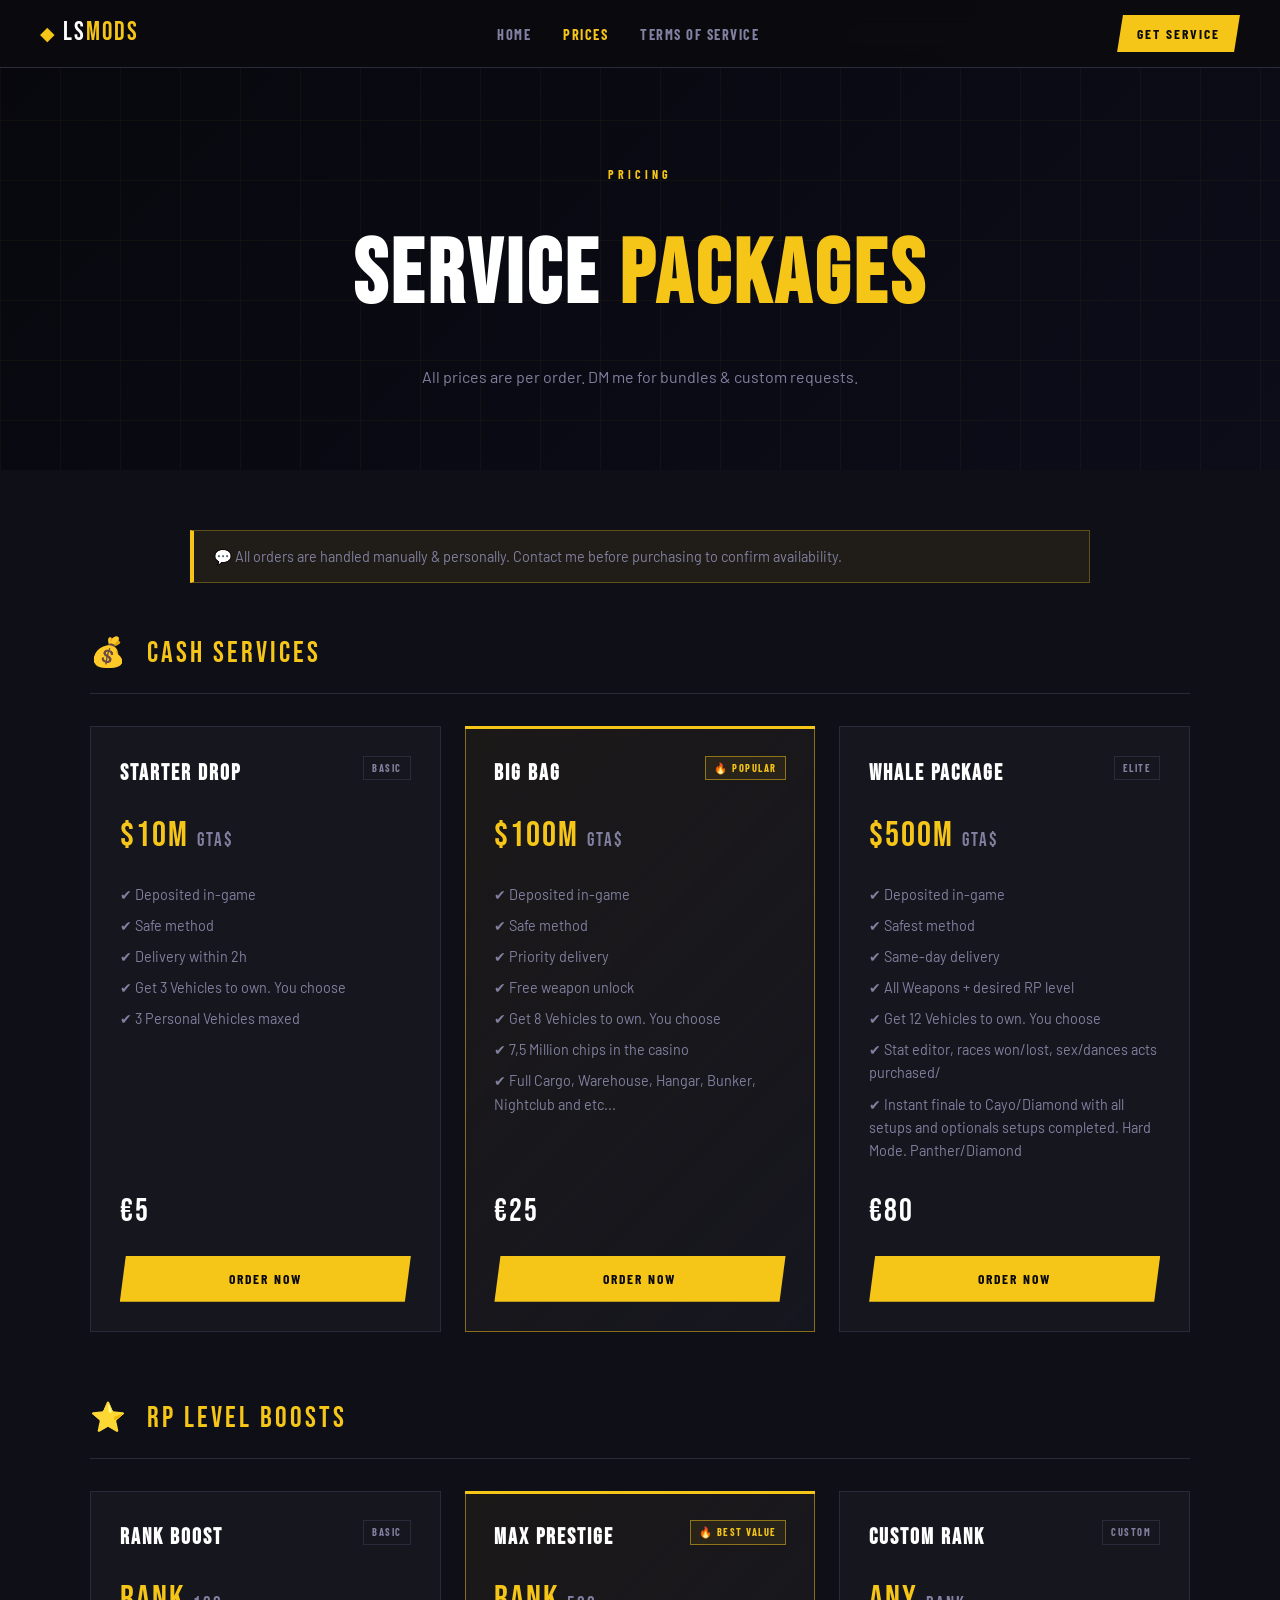
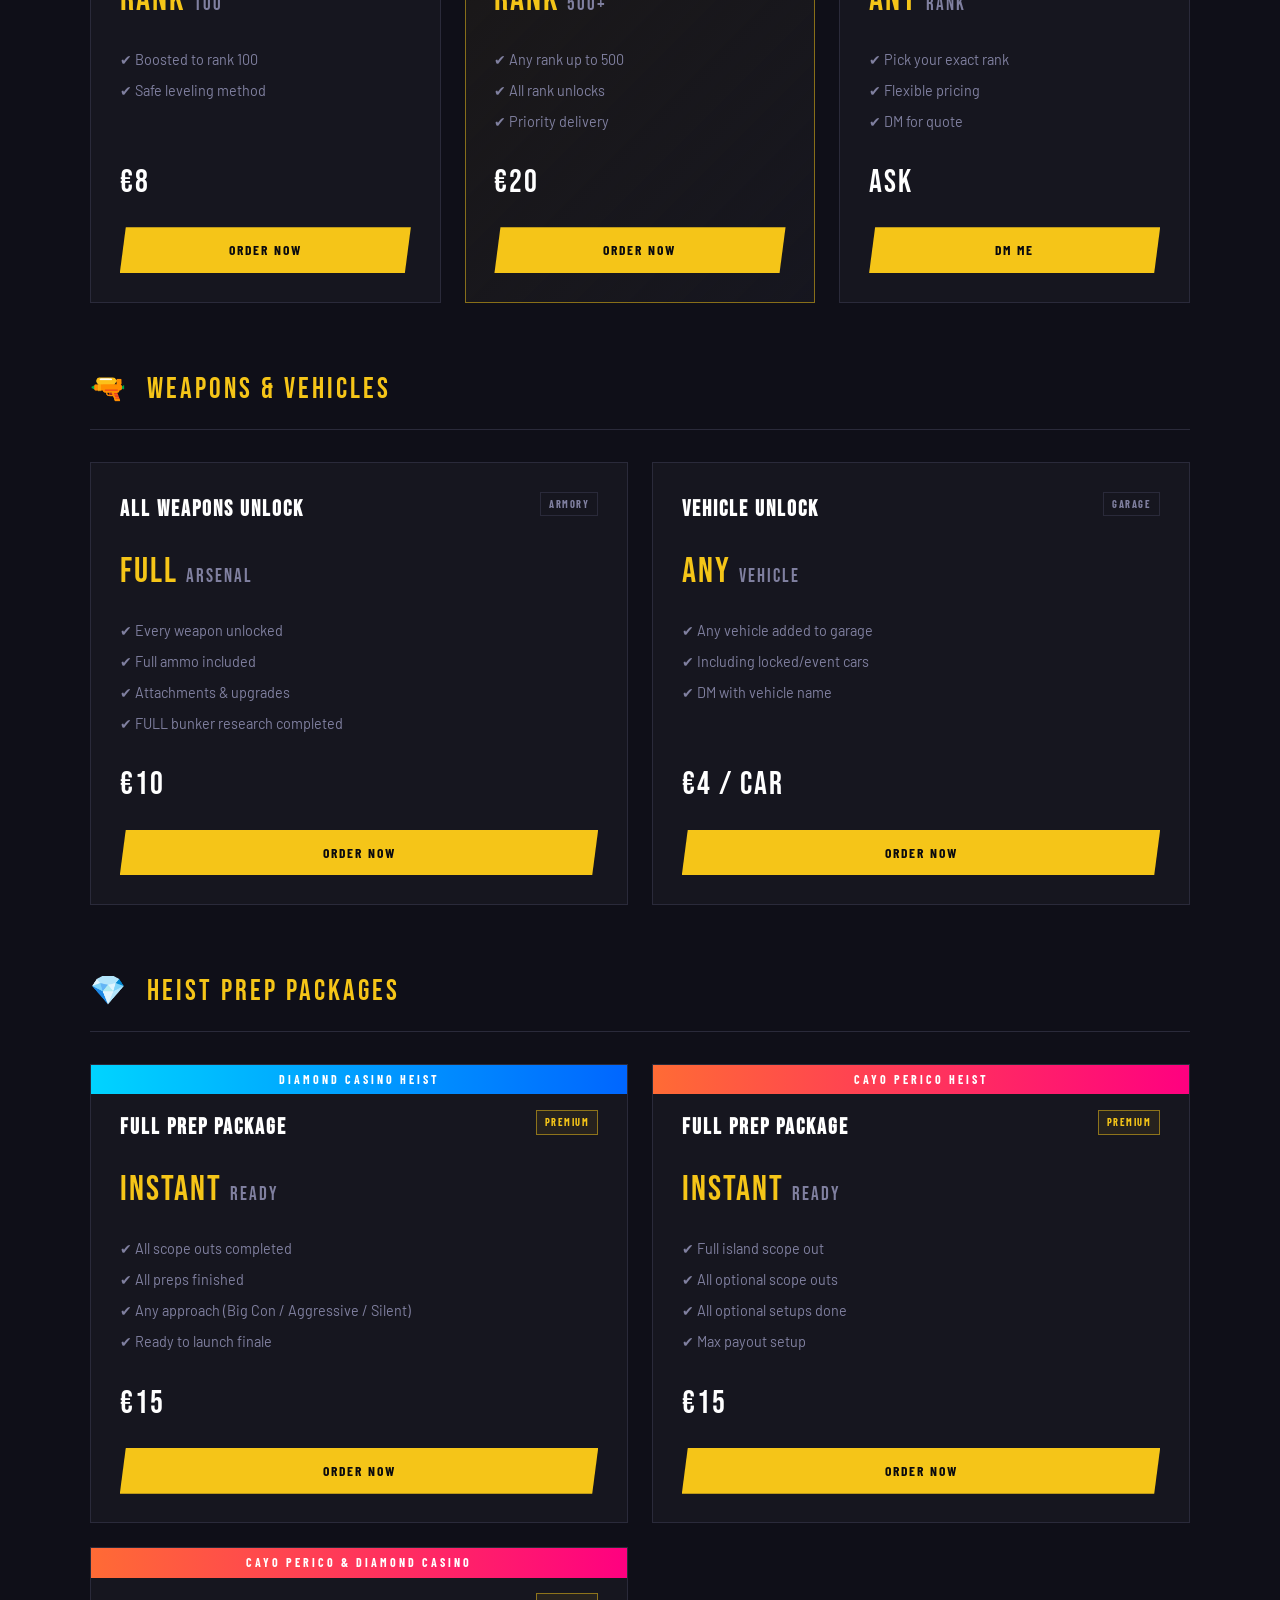
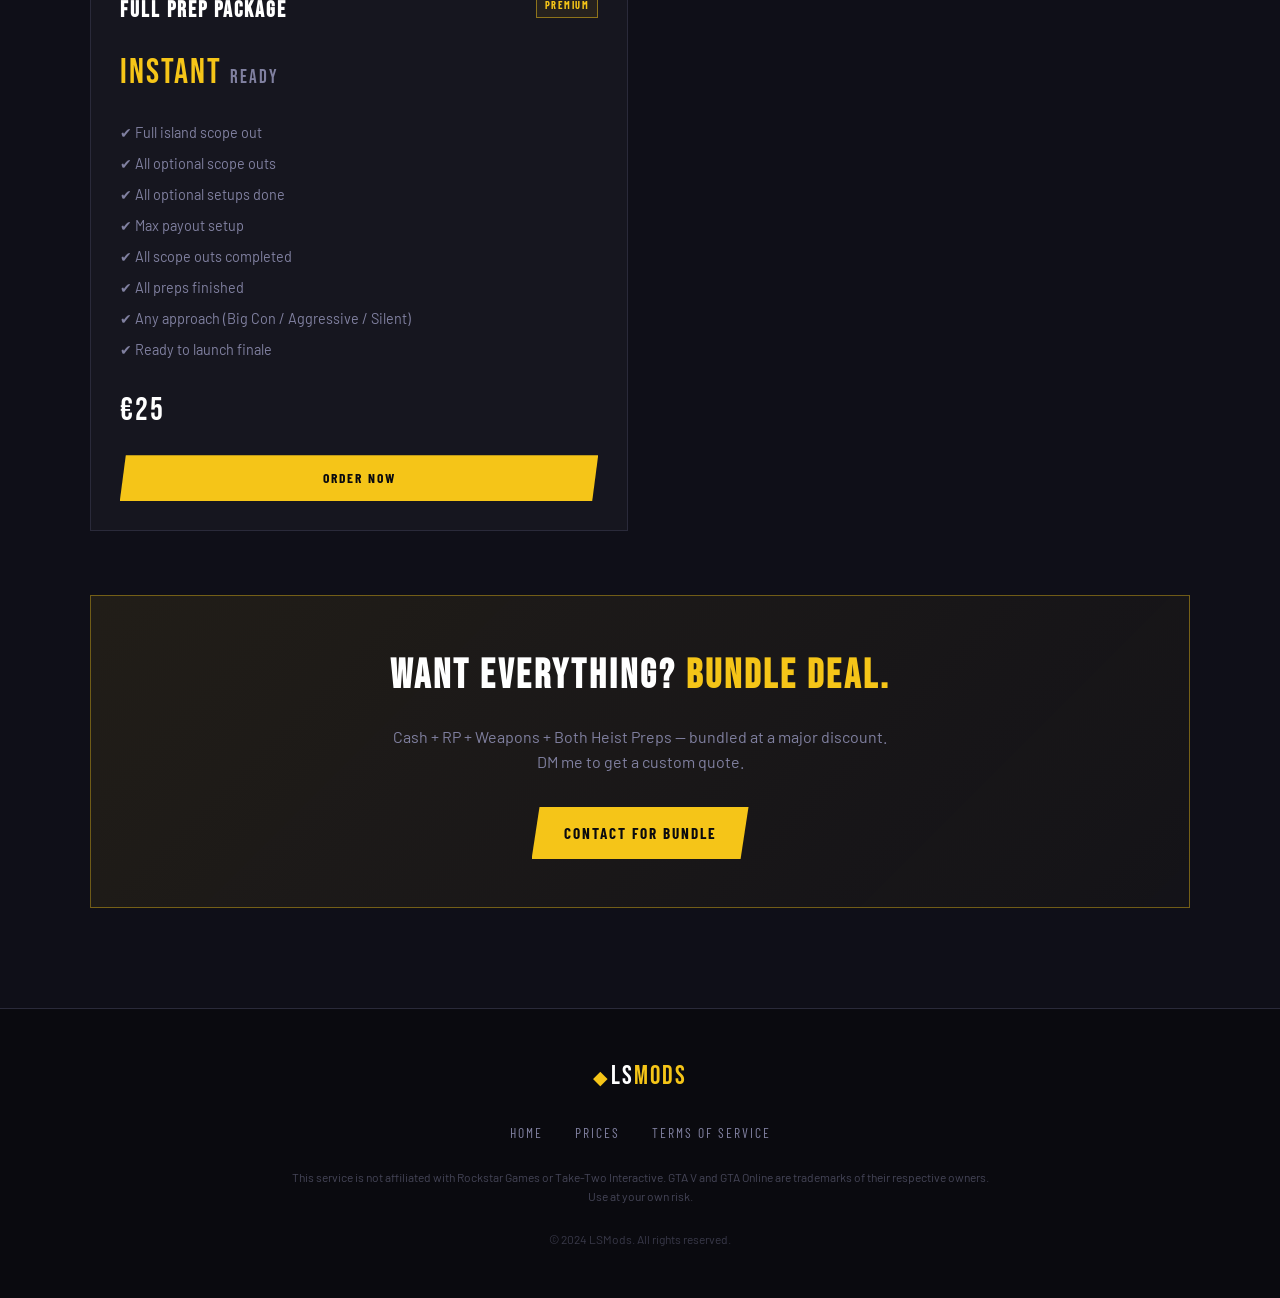
==== prices.html @ 95355668 "Rename Prices.html to prices.html" ====
<!DOCTYPE html>
<html lang="en">
<head>
  <meta charset="UTF-8" />
  <meta name="viewport" content="width=device-width, initial-scale=1.0" />
  <title>Prices – LSMods GTA V Services</title>
  <link rel="stylesheet" href="style.css" />
  <link rel="preconnect" href="https://fonts.googleapis.com" />
  <link href="https://fonts.googleapis.com/css2?family=Bebas+Neue&family=Barlow:wght@300;400;600;700&family=Barlow+Condensed:wght@400;700&display=swap" rel="stylesheet" />
</head>
<body>

  <!-- NAV -->
  <nav class="navbar" id="navbar">
    <div class="nav-logo">
      <span class="logo-icon">◆</span>
      <span class="logo-text">LS<span class="accent">MODS</span></span>
    </div>
    <ul class="nav-links">
      <li><a href="index.html">Home</a></li>
      <li><a href="prices.html" class="active">Prices</a></li>
      <li><a href="tos.html">Terms of Service</a></li>
    </ul>
    <a href="index.html#contact" class="nav-cta">Get Service</a>
    <button class="hamburger" id="hamburger">&#9776;</button>
  </nav>

  <!-- PAGE HERO -->
  <section class="page-hero">
    <div class="hero-grid-overlay"></div>
    <div class="page-hero-content">
      <span class="section-tag">PRICING</span>
      <h1 class="page-title">Service <span class="accent">Packages</span></h1>
      <p>All prices are per order. DM me for bundles & custom requests.</p>
    </div>
  </section>

  <!-- PRICING SECTION -->
  <section class="pricing-section">
    <div class="pricing-note">
      <span>💬 All orders are handled manually & personally. Contact me before purchasing to confirm availability.</span>
    </div>

    <div class="pricing-category">
      <div class="cat-header"><span class="cat-icon">💰</span> Cash Services</div>
      <div class="pricing-grid">
        <div class="price-card">
          <div class="price-top">
            <h3>Starter Drop</h3>
            <span class="price-badge">Basic</span>
          </div>
          <div class="amount">$10M <span class="currency">GTA$</span></div>
          <ul class="price-features">
            <li>✔ Deposited in-game</li>
            <li>✔ Safe method</li>
            <li>✔ Delivery within 2h</li>
            <li>✔ Get 3 Vehicles to own. You choose</li>
            <li>✔ 3 Personal Vehicles maxed</li>
          </ul>
          <div class="real-price">€5</div>
          <a href="index.html#contact" class="btn-price">Order Now</a>
        </div>
        <div class="price-card featured">
          <div class="price-top">
            <h3>Big Bag</h3>
            <span class="price-badge hot">🔥 Popular</span>
          </div>
          <div class="amount">$100M <span class="currency">GTA$</span></div>
          <ul class="price-features">
            <li>✔ Deposited in-game</li>
            <li>✔ Safe method</li>
            <li>✔ Priority delivery</li>
            <li>✔ Free weapon unlock</li>
            <li>✔ Get 8 Vehicles to own. You choose</li>
            <li>✔ 7,5 Million chips in the casino</li>
            <li>✔ Full Cargo, Warehouse, Hangar, Bunker, Nightclub and etc...</li>
          </ul>
          <div class="real-price">€25</div>
          <a href="index.html#contact" class="btn-price">Order Now</a>
        </div>
        <div class="price-card">
          <div class="price-top">
            <h3>Whale Package</h3>
            <span class="price-badge">Elite</span>
          </div>
          <div class="amount">$500M <span class="currency">GTA$</span></div>
          <ul class="price-features">
            <li>✔ Deposited in-game</li>
            <li>✔ Safest method</li>
            <li>✔ Same-day delivery</li>
            <li>✔ All Weapons + desired RP level</li>
            <li>✔ Get 12 Vehicles to own. You choose</li>
            <li>✔ Stat editor, races won/lost, sex/dances acts purchased/</li>
            <li>✔ Instant finale to Cayo/Diamond with all setups and optionals setups completed. Hard Mode. Panther/Diamond </li>
          </ul>
          <div class="real-price">€80</div>
          <a href="index.html#contact" class="btn-price">Order Now</a>
        </div>
      </div>
    </div>

    <div class="pricing-category">
      <div class="cat-header"><span class="cat-icon">⭐</span> RP Level Boosts</div>
      <div class="pricing-grid">
        <div class="price-card">
          <div class="price-top"><h3>Rank Boost</h3><span class="price-badge">Basic</span></div>
          <div class="amount">Rank <span class="currency">100</span></div>
          <ul class="price-features">
            <li>✔ Boosted to rank 100</li>
            <li>✔ Safe leveling method</li>
          </ul>
          <div class="real-price">€8</div>
          <a href="index.html#contact" class="btn-price">Order Now</a>
        </div>
        <div class="price-card featured">
          <div class="price-top"><h3>Max Prestige</h3><span class="price-badge hot">🔥 Best Value</span></div>
          <div class="amount">Rank <span class="currency">500+</span></div>
          <ul class="price-features">
            <li>✔ Any rank up to 500</li>
            <li>✔ All rank unlocks</li>
            <li>✔ Priority delivery</li>
          </ul>
          <div class="real-price">€20</div>
          <a href="index.html#contact" class="btn-price">Order Now</a>
        </div>
        <div class="price-card">
          <div class="price-top"><h3>Custom Rank</h3><span class="price-badge">Custom</span></div>
          <div class="amount">Any <span class="currency">Rank</span></div>
          <ul class="price-features">
            <li>✔ Pick your exact rank</li>
            <li>✔ Flexible pricing</li>
            <li>✔ DM for quote</li>
          </ul>
          <div class="real-price">Ask</div>
          <a href="index.html#contact" class="btn-price">DM Me</a>
        </div>
      </div>
    </div>

    <div class="pricing-category">
      <div class="cat-header"><span class="cat-icon">🔫</span> Weapons & Vehicles</div>
      <div class="pricing-grid two-col">
        <div class="price-card">
          <div class="price-top"><h3>All Weapons Unlock</h3><span class="price-badge">Armory</span></div>
          <div class="amount">Full <span class="currency">Arsenal</span></div>
          <ul class="price-features">
            <li>✔ Every weapon unlocked</li>
            <li>✔ Full ammo included</li>
            <li>✔ Attachments & upgrades</li>
            <li>✔ FULL bunker research completed</li>
          </ul>
          <div class="real-price">€10</div>
          <a href="index.html#contact" class="btn-price">Order Now</a>
        </div>
        <div class="price-card">
          <div class="price-top"><h3>Vehicle Unlock</h3><span class="price-badge">Garage</span></div>
          <div class="amount">Any <span class="currency">Vehicle</span></div>
          <ul class="price-features">
            <li>✔ Any vehicle added to garage</li>
            <li>✔ Including locked/event cars</li>
            <li>✔ DM with vehicle name</li>
          </ul>
          <div class="real-price">€4 / car</div>
          <a href="index.html#contact" class="btn-price">Order Now</a>
        </div>
      </div>
    </div>

    <div class="pricing-category">
      <div class="cat-header"><span class="cat-icon">💎</span> Heist Prep Packages</div>
      <div class="pricing-grid two-col">
        <div class="price-card heist-card">
          <div class="heist-banner">Diamond Casino Heist</div>
          <div class="price-top"><h3>Full Prep Package</h3><span class="price-badge hot">Premium</span></div>
          <div class="amount">Instant <span class="currency">Ready</span></div>
          <ul class="price-features">
            <li>✔ All scope outs completed</li>
            <li>✔ All preps finished</li>
            <li>✔ Any approach (Big Con / Aggressive / Silent)</li>
            <li>✔ Ready to launch finale</li>
          </ul>
          <div class="real-price">€15</div>
          <a href="index.html#contact" class="btn-price">Order Now</a>
        </div>
        <div class="price-card heist-card">
          <div class="heist-banner cayo">Cayo Perico Heist</div>
          <div class="price-top"><h3>Full Prep Package</h3><span class="price-badge hot">Premium</span></div>
          <div class="amount">Instant <span class="currency">Ready</span></div>
          <ul class="price-features">
            <li>✔ Full island scope out</li>
            <li>✔ All optional scope outs</li>
            <li>✔ All optional setups done</li>
            <li>✔ Max payout setup</li>
          </ul>
          <div class="real-price">€15</div>
          <a href="index.html#contact" class="btn-price">Order Now</a>
        </div>
        <div class="price-card heist-card">
            <div class="heist-banner cayo">Cayo Perico & Diamond Casino</div>
            <div class="price-top"><h3>Full Prep Package</h3><span class="price-badge hot">Premium</span></div>
            <div class="amount">Instant <span class="currency">Ready</span></div>
            <ul class="price-features">
              <li>✔ Full island scope out</li>
              <li>✔ All optional scope outs</li>
              <li>✔ All optional setups done</li>
              <li>✔ Max payout setup</li>
              <li>✔ All scope outs completed</li>
              <li>✔ All preps finished</li>
              <li>✔ Any approach (Big Con / Aggressive / Silent)</li>
              <li>✔ Ready to launch finale</li>
            </ul>
            <div class="real-price">€25</div>
            <a href="index.html#contact" class="btn-price">Order Now</a>
          </div>
      </div>
    </div>

    <div class="bundle-cta">
      <div class="bundle-inner">
        <h2>Want Everything? <span class="accent">Bundle Deal.</span></h2>
        <p>Cash + RP + Weapons + Both Heist Preps — bundled at a major discount. DM me to get a custom quote.</p>
        <a href="index.html#contact" class="btn-primary">Contact for Bundle</a>
      </div>
    </div>
  </section>

  <!-- FOOTER -->
  <footer class="footer">
    <div class="footer-inner">
      <div class="footer-logo">
        <span class="logo-icon">◆</span>
        <span class="logo-text">LS<span class="accent">MODS</span></span>
      </div>
      <nav class="footer-links">
        <a href="index.html">Home</a>
        <a href="prices.html">Prices</a>
        <a href="tos.html">Terms of Service</a>
      </nav>
      <p class="footer-disclaimer">This service is not affiliated with Rockstar Games or Take-Two Interactive. GTA V and GTA Online are trademarks of their respective owners. Use at your own risk.</p>
      <p class="footer-copy">© 2024 LSMods. All rights reserved.</p>
    </div>
  </footer>

  <script src="script.js"></script>
</body>
</html>
---- style.css ----
/* =============================================
   LSMODS — GTA V Modding Service
   Dark Cinematic Theme | Bebas Neue + Barlow
   ============================================= */

   :root {
    --bg:       #0a0a0f;
    --bg2:      #0f0f18;
    --bg3:      #14141f;
    --panel:    #16161f;
    --border:   #2a2a3a;
    --accent:   #f5c518;
    --accent2:  #ff6b35;
    --accent3:  #00d4ff;
    --text:     #e8e8f0;
    --muted:    #8080a0;
    --bld1:     #1a1a2e;
    --bld2:     #16213e;
    --bld3:     #0f3460;
    --glow:     rgba(245, 197, 24, 0.15);
    --font-display: 'Bebas Neue', sans-serif;
    --font-body:    'Barlow', sans-serif;
    --font-cond:    'Barlow Condensed', sans-serif;
  }
  
  *, *::before, *::after { box-sizing: border-box; margin: 0; padding: 0; }
  
  html { scroll-behavior: smooth; }
  
  body {
    background: var(--bg);
    color: var(--text);
    font-family: var(--font-body);
    font-size: 16px;
    line-height: 1.6;
    overflow-x: hidden;
  }
  
  /* ---- UTILITY ---- */
  .accent { color: var(--accent); }
  
  /* ---- NAVBAR ---- */
  .navbar {
    position: fixed;
    top: 0; left: 0; right: 0;
    z-index: 100;
    display: flex;
    align-items: center;
    justify-content: space-between;
    padding: 0 2.5rem;
    height: 68px;
    background: rgba(10,10,15,0.9);
    backdrop-filter: blur(12px);
    border-bottom: 1px solid var(--border);
    transition: background 0.3s;
  }
  .navbar.scrolled { background: rgba(10,10,15,0.98); }
  
  .nav-logo { display: flex; align-items: center; gap: 8px; text-decoration: none; }
  .logo-icon { color: var(--accent); font-size: 1.2rem; }
  .logo-text { font-family: var(--font-display); font-size: 1.6rem; letter-spacing: 2px; color: #fff; }
  
  .nav-links { display: flex; gap: 2rem; list-style: none; }
  .nav-links a {
    font-family: var(--font-cond);
    font-weight: 700;
    font-size: 0.9rem;
    letter-spacing: 1.5px;
    text-transform: uppercase;
    color: var(--muted);
    text-decoration: none;
    transition: color 0.2s;
  }
  .nav-links a:hover, .nav-links a.active { color: var(--accent); }
  
  .nav-cta {
    font-family: var(--font-cond);
    font-weight: 700;
    font-size: 0.85rem;
    letter-spacing: 2px;
    text-transform: uppercase;
    color: var(--bg);
    background: var(--accent);
    padding: 8px 20px;
    text-decoration: none;
    clip-path: polygon(6px 0%, 100% 0%, calc(100% - 6px) 100%, 0% 100%);
    transition: background 0.2s, transform 0.2s;
  }
  .nav-cta:hover { background: #ffd740; transform: translateY(-1px); }
  
  .hamburger {
    display: none;
    background: none;
    border: none;
    color: var(--accent);
    font-size: 1.5rem;
    cursor: pointer;
  }
  
  /* ---- HERO ---- */
  .hero {
    position: relative;
    min-height: 100vh;
    display: flex;
    align-items: center;
    overflow: hidden;
    background: linear-gradient(135deg, #07070d 0%, #0d0d1a 50%, #0a0a10 100%);
    padding: 120px 2.5rem 60px;
  }
  
  .hero-grid-overlay {
    position: absolute;
    inset: 0;
    background-image:
      linear-gradient(rgba(245,197,24,0.04) 1px, transparent 1px),
      linear-gradient(90deg, rgba(245,197,24,0.04) 1px, transparent 1px);
    background-size: 60px 60px;
    pointer-events: none;
  }
  
  .hero-scan {
    position: absolute;
    top: 0; left: 0; right: 0;
    height: 2px;
    background: linear-gradient(90deg, transparent, var(--accent), transparent);
    animation: scanline 4s linear infinite;
    opacity: 0.4;
  }
  @keyframes scanline {
    0% { top: 0; }
    100% { top: 100%; }
  }
  
  .hero-content {
    position: relative;
    z-index: 2;
    max-width: 680px;
  }
  
  .hero-badge {
    display: inline-block;
    font-family: var(--font-cond);
    font-size: 0.75rem;
    font-weight: 700;
    letter-spacing: 3px;
    text-transform: uppercase;
    color: var(--accent);
    border: 1px solid rgba(245,197,24,0.4);
    padding: 5px 14px;
    margin-bottom: 1.5rem;
    background: rgba(245,197,24,0.07);
    animation: fadeUp 0.6s ease both;
  }
  
  .hero-title {
    font-family: var(--font-display);
    font-size: clamp(5rem, 10vw, 9rem);
    line-height: 0.9;
    letter-spacing: 4px;
    color: #fff;
    text-shadow: 0 0 60px rgba(245,197,24,0.2);
    animation: fadeUp 0.7s 0.1s ease both;
  }
  .hero-title-accent {
    color: var(--accent);
    -webkit-text-stroke: 2px var(--accent);
    text-shadow: 0 0 40px rgba(245,197,24,0.5);
  }
  
  .hero-sub {
    margin-top: 1.5rem;
    font-size: 1.1rem;
    color: var(--muted);
    max-width: 520px;
    animation: fadeUp 0.7s 0.2s ease both;
  }
  
  .hero-btns {
    margin-top: 2.5rem;
    display: flex;
    gap: 1rem;
    flex-wrap: wrap;
    animation: fadeUp 0.7s 0.3s ease both;
  }
  
  .btn-primary {
    display: inline-block;
    font-family: var(--font-cond);
    font-weight: 700;
    font-size: 0.95rem;
    letter-spacing: 2px;
    text-transform: uppercase;
    color: var(--bg);
    background: var(--accent);
    padding: 14px 32px;
    text-decoration: none;
    clip-path: polygon(8px 0%, 100% 0%, calc(100% - 8px) 100%, 0% 100%);
    transition: background 0.2s, transform 0.2s, box-shadow 0.2s;
  }
  .btn-primary:hover {
    background: #ffd740;
    transform: translateY(-2px);
    box-shadow: 0 8px 30px rgba(245,197,24,0.4);
  }
  
  .btn-ghost {
    display: inline-block;
    font-family: var(--font-cond);
    font-weight: 700;
    font-size: 0.95rem;
    letter-spacing: 2px;
    text-transform: uppercase;
    color: var(--accent);
    border: 1px solid rgba(245,197,24,0.5);
    padding: 14px 32px;
    text-decoration: none;
    clip-path: polygon(8px 0%, 100% 0%, calc(100% - 8px) 100%, 0% 100%);
    transition: background 0.2s, color 0.2s;
  }
  .btn-ghost:hover { background: rgba(245,197,24,0.1); }
  
  .hero-stats {
    display: flex;
    align-items: center;
    gap: 1.5rem;
    margin-top: 3rem;
    animation: fadeUp 0.7s 0.4s ease both;
  }
  .stat { display: flex; flex-direction: column; }
  .stat-num {
    font-family: var(--font-display);
    font-size: 2rem;
    color: var(--accent);
    line-height: 1;
  }
  .stat-label { font-size: 0.75rem; color: var(--muted); letter-spacing: 1px; text-transform: uppercase; }
  .stat-divider { width: 1px; height: 40px; background: var(--border); }
  
  /* Hero Visual */
  .hero-visual {
    position: absolute;
    right: 0; bottom: 0;
    width: 50%;
    height: 100%;
    pointer-events: none;
    z-index: 1;
  }
  .city-skyline { position: absolute; bottom: 0; right: 0; width: 100%; }
  .skyline-svg { width: 100%; opacity: 0.6; }
  
  .dollar-float {
    position: absolute;
    font-family: var(--font-display);
    color: var(--accent);
    opacity: 0;
    animation: floatUp 6s ease-in-out infinite;
  }
  .dollar1 { font-size: 3rem; right: 15%; bottom: 20%; animation-delay: 0s; }
  .dollar2 { font-size: 2rem; right: 30%; bottom: 10%; animation-delay: 2s; }
  .dollar3 { font-size: 2.5rem; right: 22%; bottom: 35%; animation-delay: 4s; }
  @keyframes floatUp {
    0% { opacity: 0; transform: translateY(0); }
    20% { opacity: 0.6; }
    80% { opacity: 0.3; }
    100% { opacity: 0; transform: translateY(-120px); }
  }
  
  /* ---- TRUST STRIP ---- */
  .trust-strip {
    display: flex;
    justify-content: center;
    flex-wrap: wrap;
    gap: 0;
    background: var(--accent);
    padding: 14px 2rem;
  }
  .trust-item {
    font-family: var(--font-cond);
    font-weight: 700;
    font-size: 0.85rem;
    letter-spacing: 2px;
    text-transform: uppercase;
    color: var(--bg);
    padding: 4px 28px;
    border-right: 2px solid rgba(0,0,0,0.2);
  }
  .trust-item:last-child { border-right: none; }
  .trust-icon { margin-right: 6px; }
  
  /* ---- SECTION SHARED ---- */
  .section-header {
    text-align: center;
    margin-bottom: 3.5rem;
  }
  .section-tag {
    display: inline-block;
    font-family: var(--font-cond);
    font-size: 0.75rem;
    font-weight: 700;
    letter-spacing: 4px;
    text-transform: uppercase;
    color: var(--accent);
    margin-bottom: 0.8rem;
  }
  .section-title {
    font-family: var(--font-display);
    font-size: clamp(2.5rem, 5vw, 4rem);
    letter-spacing: 3px;
    color: #fff;
    line-height: 1;
  }
  .section-sub {
    margin-top: 1rem;
    color: var(--muted);
    max-width: 560px;
    margin-left: auto;
    margin-right: auto;
  }
  
  /* ---- SERVICES ---- */
  .services {
    padding: 100px 2.5rem;
    background: var(--bg2);
    position: relative;
  }
  .services::before {
    content: '';
    position: absolute;
    top: 0; left: 0; right: 0;
    height: 1px;
    background: linear-gradient(90deg, transparent, var(--accent), transparent);
    opacity: 0.3;
  }
  
  .services-grid {
    display: grid;
    grid-template-columns: repeat(auto-fit, minmax(280px, 1fr));
    gap: 1.5rem;
    max-width: 1200px;
    margin: 0 auto;
  }
  
  .service-card {
    background: var(--panel);
    border: 1px solid var(--border);
    padding: 2rem;
    position: relative;
    transition: border-color 0.3s, transform 0.3s, box-shadow 0.3s;
    clip-path: polygon(12px 0%, 100% 0%, calc(100% - 12px) 100%, 0% 100%);
    opacity: 0;
    transform: translateY(20px);
  }
  .service-card.visible {
    opacity: 1;
    transform: translateY(0);
    transition: opacity 0.5s ease, transform 0.5s ease, border-color 0.3s, box-shadow 0.3s;
  }
  .service-card:hover {
    border-color: rgba(245,197,24,0.5);
    transform: translateY(-4px);
    box-shadow: 0 12px 40px rgba(245,197,24,0.1);
  }
  
  .service-icon {
    font-size: 2rem;
    margin-bottom: 1rem;
    display: block;
  }
  .service-card h3 {
    font-family: var(--font-display);
    font-size: 1.6rem;
    letter-spacing: 2px;
    color: #fff;
    margin-bottom: 0.6rem;
  }
  .service-card p { color: var(--muted); font-size: 0.95rem; }
  .service-tag {
    display: inline-block;
    margin-top: 1rem;
    font-family: var(--font-cond);
    font-size: 0.7rem;
    font-weight: 700;
    letter-spacing: 2px;
    text-transform: uppercase;
    color: var(--accent);
    border: 1px solid rgba(245,197,24,0.4);
    padding: 3px 10px;
    background: rgba(245,197,24,0.07);
  }
  
  /* ---- TRUST SECTION ---- */
  .trust-section {
    padding: 100px 2.5rem;
    background: var(--bg);
  }
  .trust-container {
    max-width: 1100px;
    margin: 0 auto;
    display: grid;
    grid-template-columns: 1fr 1fr;
    gap: 4rem;
    align-items: center;
  }
  .trust-text p { color: var(--muted); margin-bottom: 1rem; }
  .trust-list {
    list-style: none;
    margin: 1.5rem 0 2rem;
    display: flex;
    flex-direction: column;
    gap: 0.6rem;
  }
  .trust-list li { display: flex; align-items: center; gap: 10px; font-size: 0.95rem; }
  .check {
    color: var(--accent);
    font-weight: bold;
    font-size: 1rem;
  }
  
  .review-card {
    background: var(--panel);
    border: 1px solid var(--border);
    border-left: 3px solid var(--accent);
    padding: 1.4rem 1.6rem;
    margin-bottom: 1rem;
    transition: transform 0.3s;
  }
  .review-card:hover { transform: translateX(4px); }
  .review-stars { color: var(--accent); letter-spacing: 2px; margin-bottom: 0.5rem; }
  .review-card p { font-style: italic; color: var(--muted); font-size: 0.9rem; }
  .reviewer { font-size: 0.8rem; color: rgba(245,197,24,0.7); margin-top: 0.6rem; display: block; }
  
  /* ---- CONTACT ---- */
  .contact {
    padding: 100px 2.5rem;
    background: var(--bg2);
  }
  .socials-grid {
    display: flex;
    justify-content: center;
    flex-wrap: wrap;
    gap: 1.5rem;
    max-width: 900px;
    margin: 0 auto 2rem;
  }
  
  .social-card {
    display: flex;
    flex-direction: column;
    align-items: center;
    justify-content: center;
    gap: 10px;
    background: var(--panel);
    border: 1px solid var(--border);
    padding: 2rem 2.5rem;
    text-decoration: none;
    width: 180px;
    transition: border-color 0.3s, transform 0.3s, box-shadow 0.3s;
    clip-path: polygon(10px 0%, 100% 0%, calc(100% - 10px) 100%, 0% 100%);
  }
  .social-card:hover { transform: translateY(-5px); }
  .social-icon { transition: transform 0.3s; }
  .social-card:hover .social-icon { transform: scale(1.1); }
  .social-name {
    font-family: var(--font-display);
    font-size: 1.2rem;
    letter-spacing: 2px;
  }
  .social-handle { font-size: 0.8rem; color: var(--muted); }
  
  .discord { border-top: 3px solid #5865F2; }
  .discord .social-icon { color: #5865F2; }
  .discord .social-name { color: #5865F2; }
  .discord:hover { box-shadow: 0 10px 30px rgba(88,101,242,0.2); }
  
  .telegram { border-top: 3px solid #26A5E4; }
  .telegram .social-icon { color: #26A5E4; }
  .telegram .social-name { color: #26A5E4; }
  .telegram:hover { box-shadow: 0 10px 30px rgba(38,165,228,0.2); }
  
  .instagram { border-top: 3px solid #E1306C; }
  .instagram .social-icon { color: #E1306C; }
  .instagram .social-name { color: #E1306C; }
  .instagram:hover { box-shadow: 0 10px 30px rgba(225,48,108,0.2); }
  
  .twitter { border-top: 3px solid #fff; }
  .twitter .social-icon { color: #fff; }
  .twitter .social-name { color: #fff; }
  .twitter:hover { box-shadow: 0 10px 30px rgba(255,255,255,0.1); }
  
  .contact-note {
    text-align: center;
    font-size: 0.85rem;
    color: var(--muted);
    max-width: 600px;
    margin: 0 auto;
    padding: 12px;
    border: 1px solid rgba(255,107,53,0.3);
    background: rgba(255,107,53,0.06);
  }
  .contact-note strong { color: var(--accent2); }
  
  /* ---- PAGE HERO (Prices & TOS) ---- */
  .page-hero {
    position: relative;
    padding: 160px 2.5rem 80px;
    text-align: center;
    background: linear-gradient(135deg, #07070d, #0d0d1a);
    overflow: hidden;
  }
  .page-hero-content { position: relative; z-index: 2; }
  .page-title {
    font-family: var(--font-display);
    font-size: clamp(3rem, 7vw, 6rem);
    letter-spacing: 4px;
    color: #fff;
    margin: 0.5rem 0 1rem;
  }
  .page-hero p { color: var(--muted); }
  
  /* ---- PRICING ---- */
  .pricing-section {
    padding: 60px 2.5rem 100px;
    background: var(--bg2);
  }
  .pricing-note {
    max-width: 900px;
    margin: 0 auto 3rem;
    background: rgba(245,197,24,0.07);
    border: 1px solid rgba(245,197,24,0.3);
    border-left: 4px solid var(--accent);
    padding: 14px 20px;
    font-size: 0.9rem;
    color: var(--muted);
  }
  
  .pricing-category { max-width: 1100px; margin: 0 auto 4rem; }
  .cat-header {
    font-family: var(--font-display);
    font-size: 1.8rem;
    letter-spacing: 3px;
    color: var(--accent);
    border-bottom: 1px solid var(--border);
    padding-bottom: 1rem;
    margin-bottom: 2rem;
  }
  .cat-icon { margin-right: 10px; }
  
  .pricing-grid {
    display: grid;
    grid-template-columns: repeat(3, 1fr);
    gap: 1.5rem;
  }
  .pricing-grid.two-col { grid-template-columns: repeat(2, 1fr); }
  
  .price-card {
    background: var(--panel);
    border: 1px solid var(--border);
    padding: 1.8rem;
    position: relative;
    transition: border-color 0.3s, transform 0.3s, box-shadow 0.3s;
    display: flex;
    flex-direction: column;
  }
  .price-card:hover {
    border-color: rgba(245,197,24,0.4);
    transform: translateY(-4px);
    box-shadow: 0 12px 40px rgba(245,197,24,0.08);
  }
  .price-card.featured {
    border-color: rgba(245,197,24,0.5);
    background: linear-gradient(135deg, rgba(245,197,24,0.05), var(--panel));
  }
  .price-card.featured::before {
    content: '';
    position: absolute;
    top: -1px; left: -1px; right: -1px;
    height: 3px;
    background: var(--accent);
  }
  
  .price-top {
    display: flex;
    justify-content: space-between;
    align-items: flex-start;
    margin-bottom: 1rem;
    gap: 0.5rem;
  }
  .price-top h3 {
    font-family: var(--font-display);
    font-size: 1.4rem;
    letter-spacing: 2px;
    color: #fff;
  }
  .price-badge {
    font-family: var(--font-cond);
    font-size: 0.65rem;
    font-weight: 700;
    letter-spacing: 1.5px;
    text-transform: uppercase;
    padding: 3px 8px;
    border: 1px solid var(--border);
    color: var(--muted);
    white-space: nowrap;
  }
  .price-badge.hot {
    border-color: rgba(245,197,24,0.5);
    color: var(--accent);
    background: rgba(245,197,24,0.07);
  }
  
  .amount {
    font-family: var(--font-display);
    font-size: 2.2rem;
    letter-spacing: 2px;
    color: var(--accent);
    margin-bottom: 1.2rem;
  }
  .amount .currency {
    font-size: 1.2rem;
    color: var(--muted);
  }
  
  .price-features {
    list-style: none;
    display: flex;
    flex-direction: column;
    gap: 0.5rem;
    flex-grow: 1;
    margin-bottom: 1.5rem;
  }
  .price-features li { font-size: 0.9rem; color: var(--muted); }
  .price-features li::before { margin-right: 4px; }
  
  .real-price {
    font-family: var(--font-display);
    font-size: 2rem;
    color: #fff;
    letter-spacing: 2px;
    margin-bottom: 1.2rem;
  }
  
  .btn-price {
    display: block;
    text-align: center;
    font-family: var(--font-cond);
    font-weight: 700;
    font-size: 0.85rem;
    letter-spacing: 2px;
    text-transform: uppercase;
    color: var(--bg);
    background: var(--accent);
    padding: 12px;
    text-decoration: none;
    transition: background 0.2s, transform 0.2s;
    clip-path: polygon(6px 0%, 100% 0%, calc(100% - 6px) 100%, 0% 100%);
  }
  .btn-price:hover { background: #ffd740; transform: translateY(-1px); }
  
  .heist-banner {
    position: absolute;
    top: 0; left: 0; right: 0;
    background: linear-gradient(90deg, var(--accent3), #0066ff);
    color: #fff;
    font-family: var(--font-cond);
    font-weight: 700;
    font-size: 0.75rem;
    letter-spacing: 3px;
    text-transform: uppercase;
    text-align: center;
    padding: 5px;
  }
  .heist-banner.cayo { background: linear-gradient(90deg, #ff6b35, #ff0080); }
  .heist-card { padding-top: 2.8rem; }
  
  .bundle-cta {
    max-width: 1100px;
    margin: 2rem auto 0;
  }
  .bundle-inner {
    background: linear-gradient(135deg, rgba(245,197,24,0.08), rgba(245,197,24,0.02));
    border: 1px solid rgba(245,197,24,0.4);
    padding: 3rem;
    text-align: center;
  }
  .bundle-inner h2 {
    font-family: var(--font-display);
    font-size: 2.5rem;
    letter-spacing: 3px;
    color: #fff;
    margin-bottom: 1rem;
  }
  .bundle-inner p { color: var(--muted); max-width: 500px; margin: 0 auto 2rem; }
  
  /* ---- TERMS OF SERVICE ---- */
  .tos-section {
    padding: 60px 2.5rem 100px;
    background: var(--bg2);
  }
  .tos-container {
    max-width: 820px;
    margin: 0 auto;
  }
  .tos-warning {
    background: rgba(255,107,53,0.08);
    border: 1px solid rgba(255,107,53,0.4);
    border-left: 4px solid var(--accent2);
    padding: 16px 20px;
    color: var(--muted);
    font-size: 0.9rem;
    margin-bottom: 3rem;
  }
  .tos-block {
    margin-bottom: 2.5rem;
    padding-bottom: 2.5rem;
    border-bottom: 1px solid var(--border);
  }
  .tos-block:last-of-type { border-bottom: none; }
  .tos-block h2 {
    font-family: var(--font-display);
    font-size: 1.6rem;
    letter-spacing: 2px;
    color: #fff;
    margin-bottom: 1rem;
    display: flex;
    align-items: baseline;
    gap: 12px;
  }
  .tos-num {
    font-size: 1rem;
    color: var(--accent);
    font-family: var(--font-cond);
    letter-spacing: 1px;
  }
  .tos-block p { color: var(--muted); margin-bottom: 0.8rem; font-size: 0.95rem; }
  .tos-list {
    list-style: none;
    display: flex;
    flex-direction: column;
    gap: 0.6rem;
    margin: 1rem 0;
    padding-left: 1rem;
  }
  .tos-list li {
    color: var(--muted);
    font-size: 0.95rem;
    padding-left: 1rem;
    border-left: 2px solid var(--border);
  }
  .tos-link { color: var(--accent); text-decoration: none; }
  .tos-link:hover { text-decoration: underline; }
  .tos-footer-note {
    background: var(--panel);
    border: 1px solid var(--border);
    border-top: 3px solid var(--accent);
    padding: 1.5rem 2rem;
    text-align: center;
    color: var(--muted);
    font-size: 0.9rem;
    margin-top: 2rem;
  }
  
  /* ---- FOOTER ---- */
  .footer {
    background: var(--bg);
    border-top: 1px solid var(--border);
    padding: 3rem 2.5rem;
  }
  .footer-inner {
    max-width: 1100px;
    margin: 0 auto;
    display: flex;
    flex-direction: column;
    align-items: center;
    gap: 1.5rem;
    text-align: center;
  }
  .footer-links { display: flex; gap: 2rem; flex-wrap: wrap; justify-content: center; }
  .footer-links a {
    font-family: var(--font-cond);
    font-size: 0.85rem;
    letter-spacing: 2px;
    text-transform: uppercase;
    color: var(--muted);
    text-decoration: none;
    transition: color 0.2s;
  }
  .footer-links a:hover { color: var(--accent); }
  .footer-disclaimer {
    font-size: 0.75rem;
    color: rgba(128,128,160,0.5);
    max-width: 700px;
  }
  .footer-disclaimer a { color: var(--accent); }
  .footer-copy { font-size: 0.75rem; color: rgba(128,128,160,0.4); }
  
  /* ---- ANIMATIONS ---- */
  @keyframes fadeUp {
    from { opacity: 0; transform: translateY(20px); }
    to { opacity: 1; transform: translateY(0); }
  }
  
  /* ---- RESPONSIVE ---- */
  @media (max-width: 900px) {
    .nav-links { display: none; }
    .nav-cta { display: none; }
    .hamburger { display: block; }
  
    .nav-links.open {
      display: flex;
      flex-direction: column;
      position: absolute;
      top: 68px; left: 0; right: 0;
      background: rgba(10,10,15,0.97);
      padding: 1.5rem 2rem;
      gap: 1.2rem;
      border-bottom: 1px solid var(--border);
    }
  
    .hero { flex-direction: column; text-align: center; }
    .hero-content { max-width: 100%; }
    .hero-btns { justify-content: center; }
    .hero-stats { justify-content: center; }
    .hero-visual { display: none; }
  
    .trust-container { grid-template-columns: 1fr; }
    .pricing-grid { grid-template-columns: 1fr; }
    .pricing-grid.two-col { grid-template-columns: 1fr; }
  }
  
  @media (max-width: 600px) {
    .navbar { padding: 0 1.2rem; }
    .hero { padding: 100px 1.2rem 60px; }
    .services, .trust-section, .contact, .pricing-section, .tos-section { padding-left: 1.2rem; padding-right: 1.2rem; }
    .trust-strip { gap: 0; }
    .trust-item { border-right: none; border-bottom: 1px solid rgba(0,0,0,0.2); width: 100%; text-align: center; }
    .socials-grid { flex-direction: column; align-items: center; }
  }
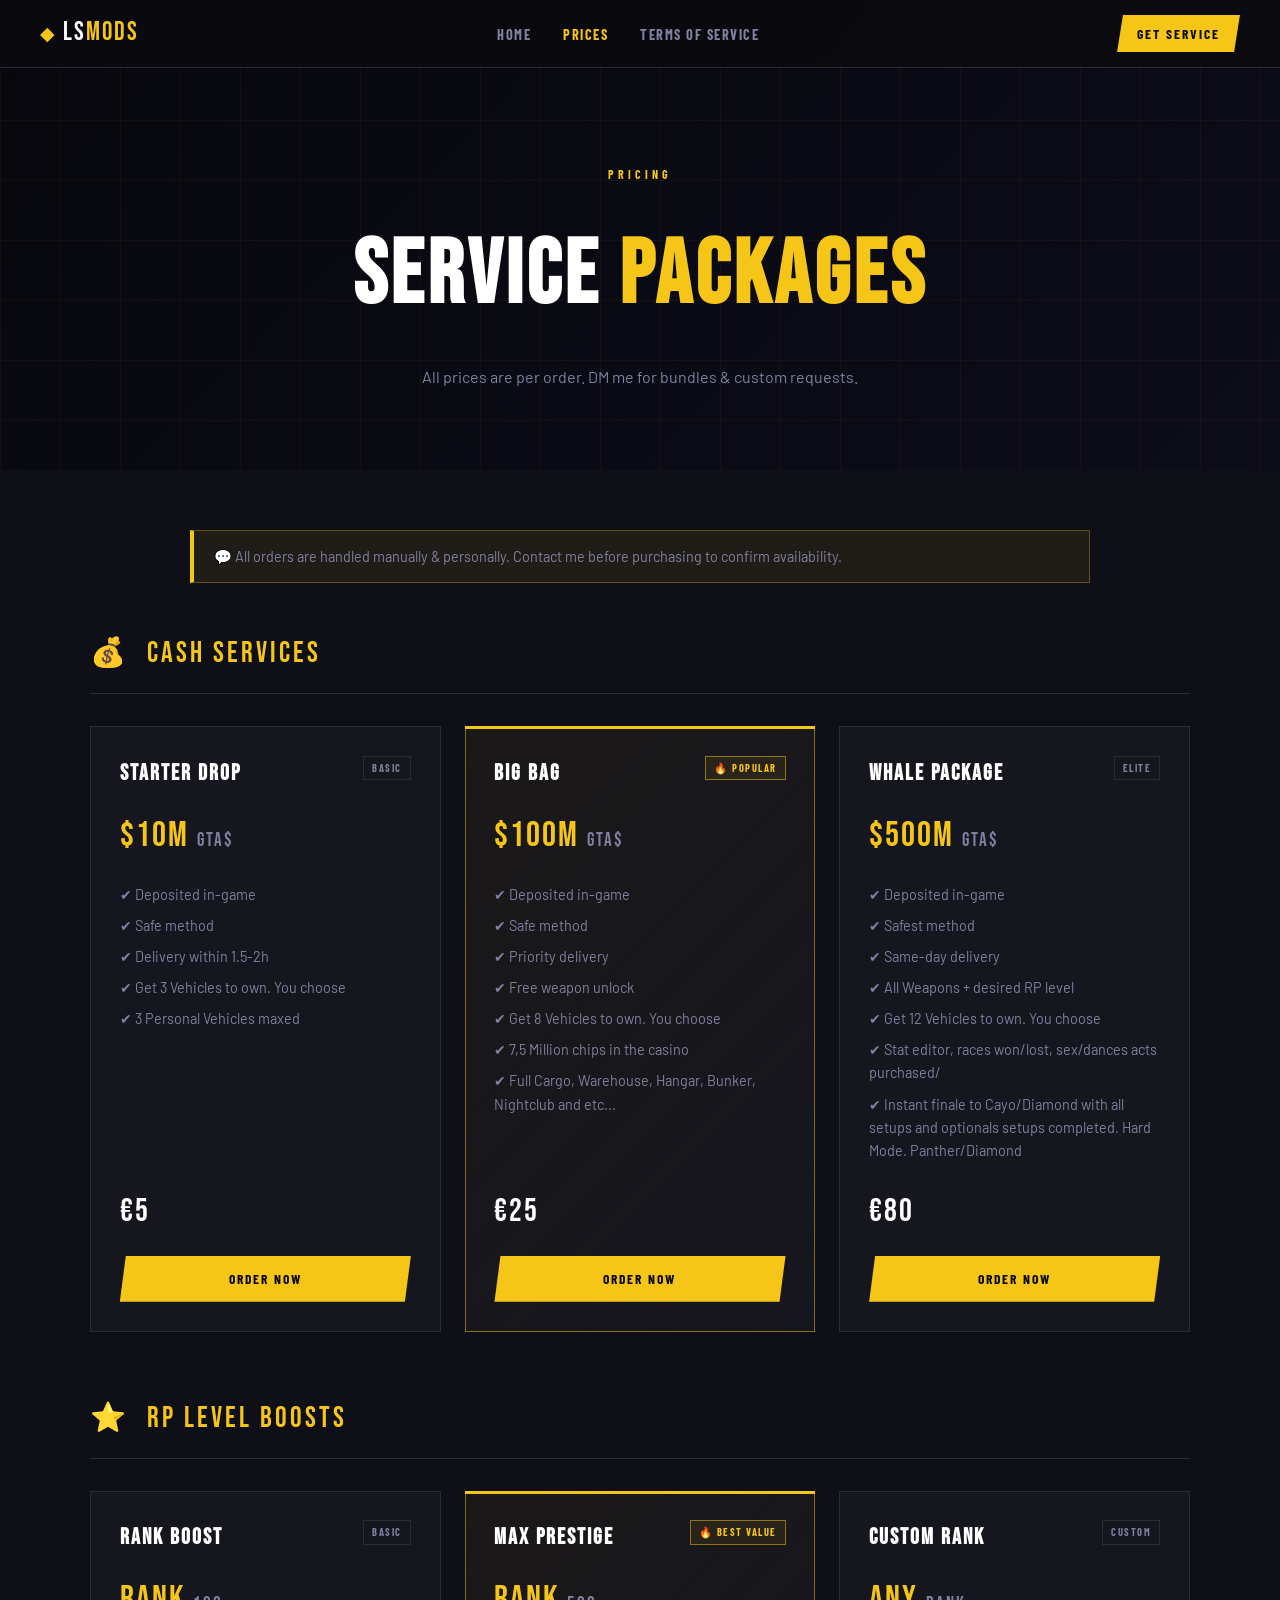
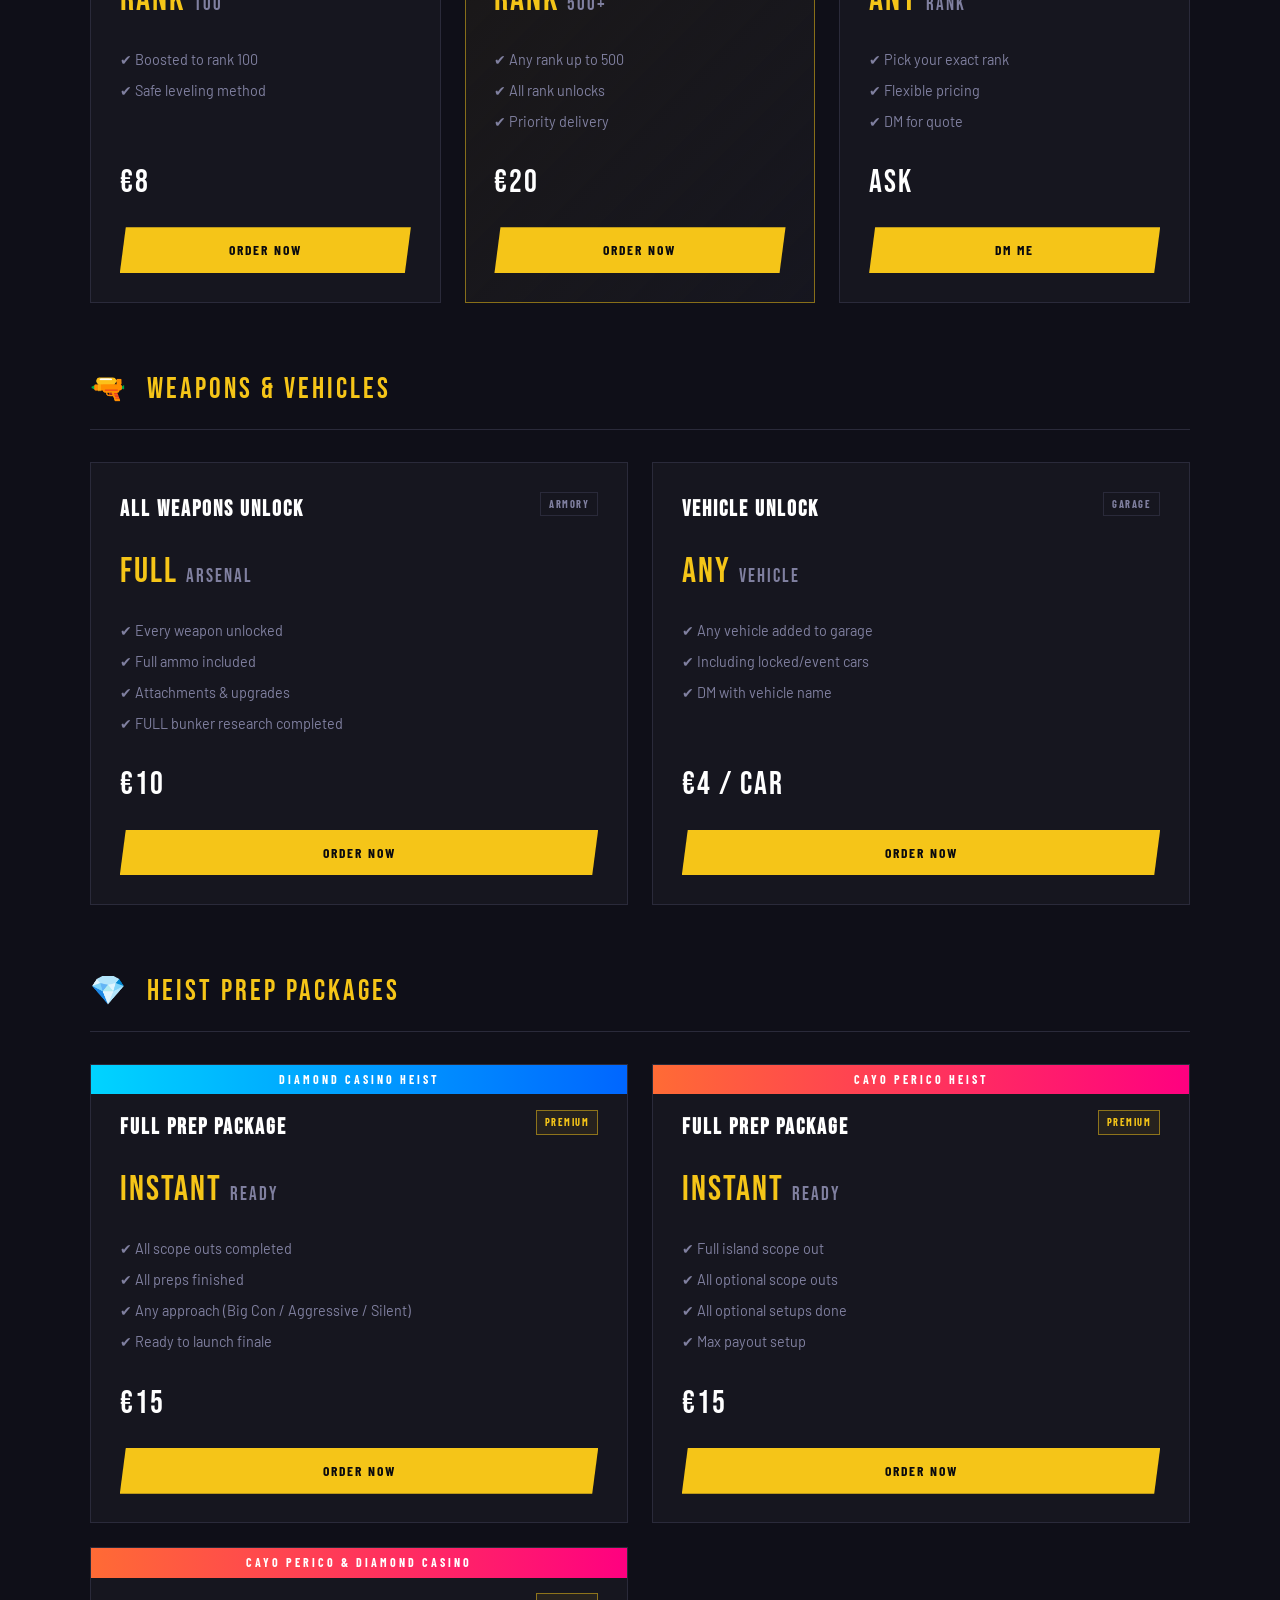
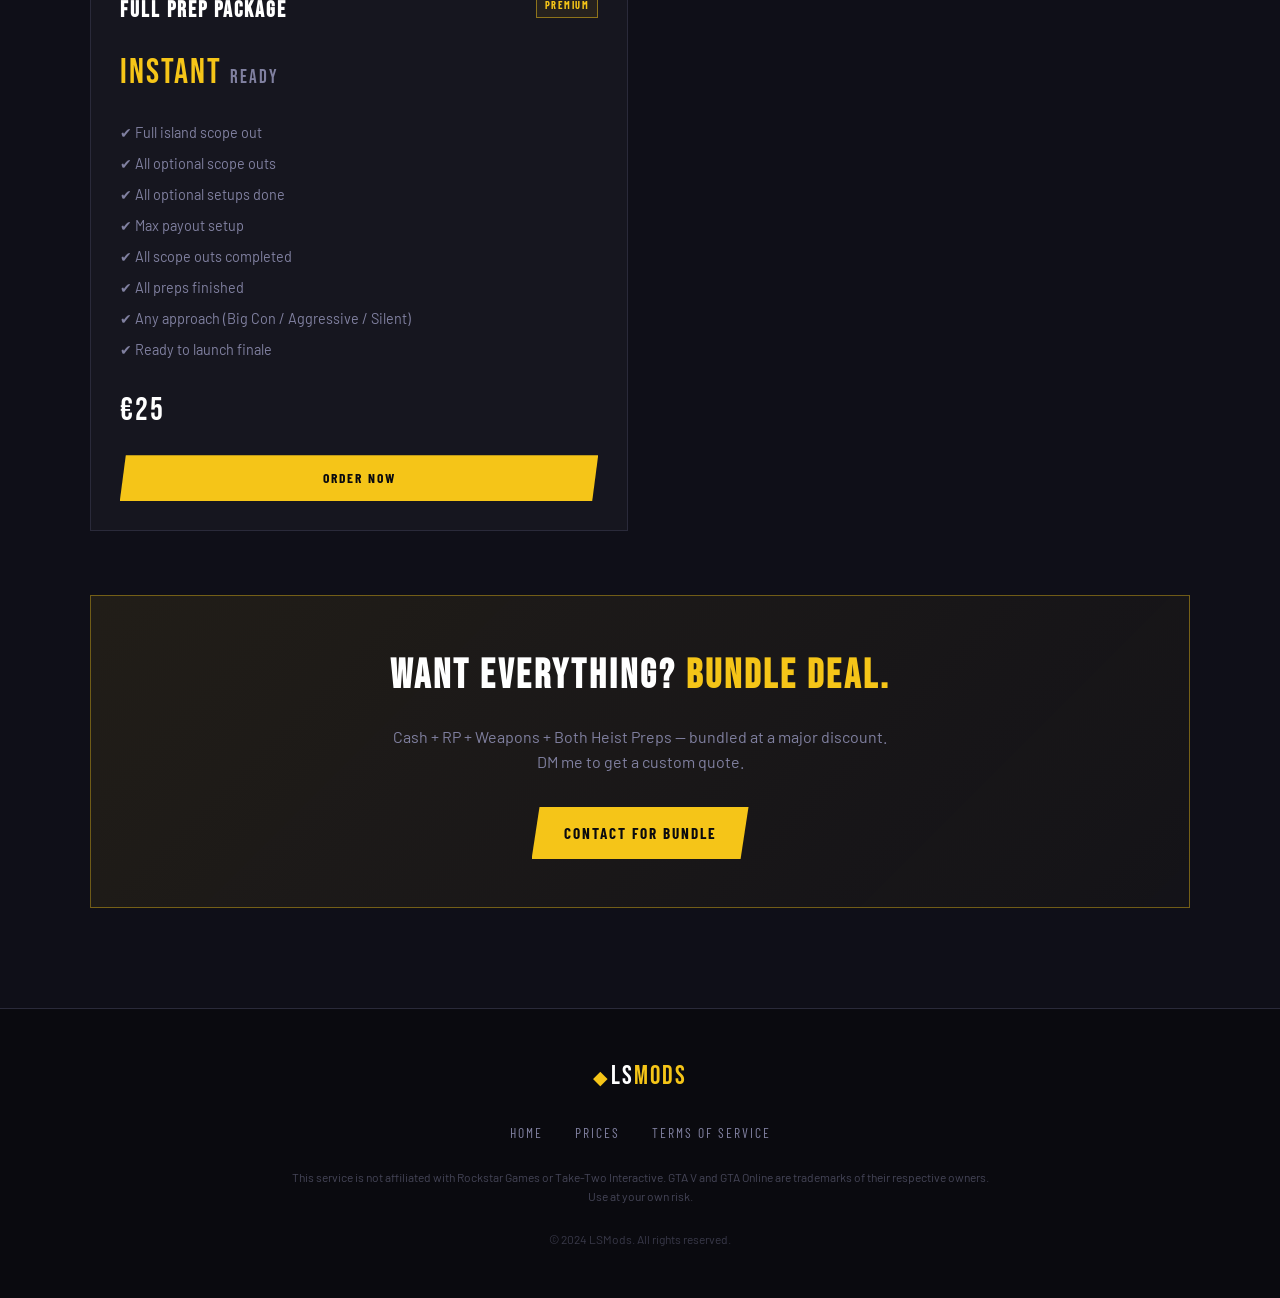
==== commit e131420d: "Update prices.html" ====
--- a/prices.html
+++ b/prices.html
@@ -53,7 +53,7 @@
           <ul class="price-features">
             <li>✔ Deposited in-game</li>
             <li>✔ Safe method</li>
-            <li>✔ Delivery within 2h</li>
+            <li>✔ Delivery within 1.5-2h</li>
             <li>✔ Get 3 Vehicles to own. You choose</li>
             <li>✔ 3 Personal Vehicles maxed</li>
           </ul>
